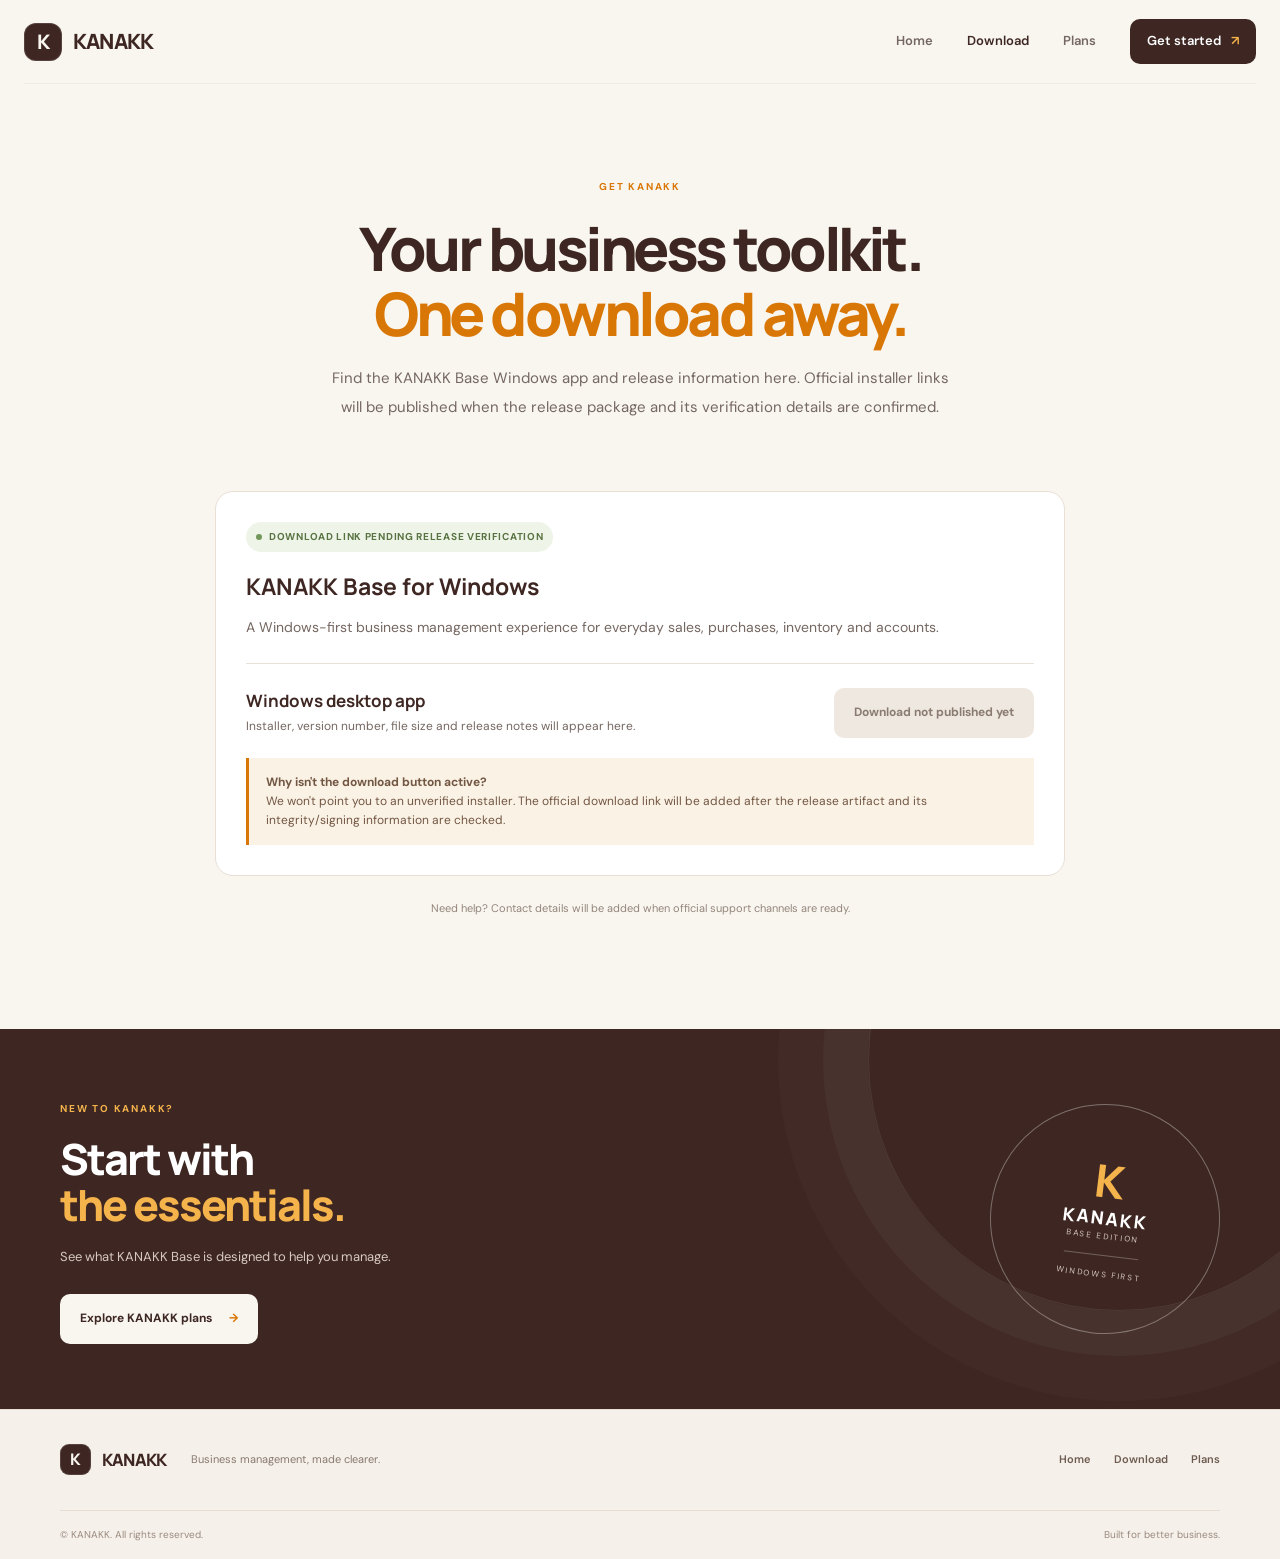
==== download.html @ 59d1e11a "Add KANAKK download page" ====
<!doctype html>
<html lang="en"><head><meta charset="utf-8"><meta name="viewport" content="width=device-width,initial-scale=1"><meta name="theme-color" content="#3E2723"><meta name="description" content="Find KANAKK downloads and Windows release information."><title>Download KANAKK — Windows</title><link rel="icon" href="assets/favicon.svg" type="image/svg+xml"><link rel="stylesheet" href="styles.css"><script src="script.js" defer></script></head>
<body><header class="site-header"><a class="brand" href="index.html"><span class="brand-mark">K</span><span>KANAKK</span></a><button class="menu-toggle" aria-label="Toggle navigation" aria-expanded="false">☰</button><nav class="main-nav" aria-label="Main navigation"><a href="index.html">Home</a><a class="active" href="download.html">Download</a><a href="plans.html">Plans</a><a class="nav-cta" href="download.html">Get started <span>↗</span></a></nav></header>
<main><section class="page-hero section-wrap"><span class="eyebrow">GET KANAKK</span><h1>Your business toolkit.<br><span style="color:var(--orange)">One download away.</span></h1><p>Find the KANAKK Base Windows app and release information here. Official installer links will be published when the release package and its verification details are confirmed.</p></section>
<section class="content-section section-wrap"><div class="info-panel"><span class="status-label">DOWNLOAD LINK PENDING RELEASE VERIFICATION</span><h2 style="margin-top:18px">KANAKK Base for Windows</h2><p>A Windows-first business management experience for everyday sales, purchases, inventory and accounts.</p><div class="download-card"><div><h3>Windows desktop app</h3><p>Installer, version number, file size and release notes will appear here.</p></div><span class="button button-disabled" aria-disabled="true">Download not published yet</span></div><div class="notice"><strong>Why isn't the download button active?</strong><br>We won't point you to an unverified installer. The official download link will be added after the release artifact and its integrity/signing information are checked.</div></div><p class="fine-print">Need help? Contact details will be added when official support channels are ready.</p></section>
<section class="base-band"><div class="section-wrap base-band-inner"><div><span class="eyebrow eyebrow-light">NEW TO KANAKK?</span><h2>Start with<br><span>the essentials.</span></h2><p>See what KANAKK Base is designed to help you manage.</p><a class="button button-light" href="plans.html">Explore KANAKK plans <span>→</span></a></div><div class="base-stamp"><span class="stamp-k">K</span><span>KANAKK</span><small>BASE EDITION</small><div class="stamp-line"></div><small>WINDOWS FIRST</small></div></div></section></main>
<footer class="site-footer"><div class="section-wrap footer-main"><a class="brand footer-brand" href="index.html"><span class="brand-mark">K</span><span>KANAKK</span></a><p>Business management, made clearer.</p><div class="footer-links"><a href="index.html">Home</a><a href="download.html">Download</a><a href="plans.html">Plans</a></div></div><div class="section-wrap footer-bottom"><span>© <span data-year></span> KANAKK. All rights reserved.</span><span>Built for better business.</span></div></footer></body></html>
---- styles.css ----
@import url('https://fonts.googleapis.com/css2?family=DM+Sans:wght@400;500;600;700&family=Manrope:wght@400;500;600;700;800&display=swap');
:root{--cream:#F9F6F0;--brown:#3E2723;--orange:#D97706;--ink:#2D211E;--muted:#756761;--line:#e8dfd5;--white:#fff;--soft:#f1e9df;--radius:20px;--shadow:0 24px 70px #3e272316}*{box-sizing:border-box}html{scroll-behavior:smooth}body{margin:0;background:var(--cream);color:var(--ink);font-family:'DM Sans',sans-serif;line-height:1.6;-webkit-font-smoothing:antialiased}a{color:inherit;text-decoration:none}.section-wrap{width:min(1160px,calc(100% - 48px));margin-inline:auto}.site-header{height:84px;display:flex;align-items:center;justify-content:space-between;width:min(1240px,calc(100% - 48px));margin:auto;border-bottom:1px solid #3e27230c}.brand{display:inline-flex;align-items:center;gap:11px;font-family:Manrope,sans-serif;font-size:21px;font-weight:800;letter-spacing:-.8px;color:var(--brown)}.brand-mark{width:38px;height:38px;display:grid;place-items:center;background:var(--brown);color:var(--cream);border-radius:12px;font-size:20px;box-shadow:inset 0 0 0 1px #ffffff20}.main-nav{display:flex;align-items:center;gap:34px;font-size:13px;font-weight:600;color:#756761}.main-nav>a:not(.nav-cta):hover,.main-nav>a.active{color:var(--brown)}.nav-cta{padding:12px 17px;border-radius:10px;background:var(--brown);color:white!important}.nav-cta span{color:#f5b34c;margin-left:7px}.menu-toggle{display:none;background:none;border:0;color:var(--brown);font-size:25px}.hero{min-height:620px;display:grid;grid-template-columns:1fr 1fr;align-items:center;gap:46px;padding-top:58px;padding-bottom:74px}.eyebrow{font-size:10px;font-weight:700;letter-spacing:1.8px;color:var(--orange);display:inline-flex;align-items:center;gap:9px}.eyebrow-dot{width:7px;height:7px;border-radius:50%;background:var(--orange);box-shadow:0 0 0 4px #d977061c}.hero h1,.section-heading h2,.base-band h2,.closing-cta h2,.page-hero h1{font-family:Manrope,sans-serif;font-size:clamp(42px,5vw,66px);line-height:1.09;letter-spacing:-3.5px;color:var(--brown);margin:24px 0 22px;font-weight:800}.hero h1 span,.section-heading h2 span{color:var(--orange)}.hero-text{font-size:16px;line-height:1.9;color:var(--muted);max-width:510px;margin:0 0 28px}.hero-actions{display:flex;align-items:center;gap:23px;flex-wrap:wrap}.button{min-height:50px;display:inline-flex;align-items:center;justify-content:center;gap:17px;padding:0 20px;border-radius:10px;font-size:12px;font-weight:700;transition:transform .2s,box-shadow .2s}.button:hover{transform:translateY(-2px);box-shadow:0 12px 24px #3e272322}.button-primary{background:var(--brown);color:white}.button-primary span{color:#f5b34c;font-size:17px}.text-link{font-size:12px;font-weight:700;color:var(--brown)}.text-link span{color:var(--orange);margin-left:5px}.hero-note{margin-top:25px;color:#82736c;font-size:11px;display:flex;align-items:center;gap:9px}.note-check{display:grid;place-items:center;border-radius:50%;width:18px;height:18px;background:#e5eadb;color:#587342;font-size:11px}.hero-visual{min-height:430px;position:relative;display:flex;align-items:center;justify-content:center}.visual-orbit{position:absolute;border:1px solid #d8c9b8;border-radius:50%;transform:rotate(-20deg)}.orbit-one{width:490px;height:320px}.orbit-two{width:420px;height:380px;transform:rotate(35deg);border-style:dashed;opacity:.7}.dashboard-main{width:min(420px,90%);z-index:1;background:#fff;border:1px solid #e8ded2;border-radius:17px;box-shadow:var(--shadow);padding:23px 23px 16px;transform:rotate(-2deg)}.dash-top{display:flex;justify-content:space-between;align-items:flex-start;gap:12px}.tiny-label,.stat-box>span,.stat-box small,.chart-label,.dash-footer small,.float-card small{font-size:9px;color:#958780;letter-spacing:.5px}.dash-top h3{font-family:Manrope,sans-serif;color:var(--brown);font-size:19px;letter-spacing:-.6px;margin:5px 0 0}.live-dot{font-size:9px;color:#598254;background:#eef5e9;padding:6px 8px;border-radius:20px;white-space:nowrap}.dash-stats{display:grid;grid-template-columns:1fr 1fr;gap:10px;margin:23px 0 17px}.stat-box{background:#faf7f2;border:1px solid #f0e8df;border-radius:10px;padding:13px}.stat-box>span,.stat-box small{display:block}.stat-box strong{display:block;font:700 21px Manrope,sans-serif;color:var(--brown);margin:6px 0 3px}.chart-area{border:1px solid #f0e8df;border-radius:10px;padding:13px 13px 8px}.chart-label{display:flex;justify-content:space-between;gap:8px}.chart-bars{height:105px;display:flex;align-items:end;gap:7px;padding:12px 3px 0;border-bottom:1px solid #eae1d8;background:repeating-linear-gradient(to bottom,transparent 0,transparent 25px,#f2ece5 26px)}.chart-bars i{display:block;flex:1;border-radius:4px 4px 0 0;background:#d9b99c}.chart-bars i:nth-child(3n),.chart-bars i:last-child{background:var(--orange)}.dash-footer{display:flex;align-items:center;gap:10px;margin-top:15px}.footer-icon{width:26px;height:26px;border-radius:8px;background:#f8ead7;color:var(--orange);display:grid;place-items:center;font-size:12px}.dash-footer b,.dash-footer small{display:block}.dash-footer b{font-size:10px;color:var(--brown)}.dash-footer small{font-size:9px;letter-spacing:0}.float-card{position:absolute;z-index:2;display:flex;align-items:center;gap:10px;background:white;border:1px solid #eee2d6;padding:12px 15px;border-radius:12px;box-shadow:0 12px 34px #3e272315}.float-card span:last-child>*{display:block}.float-card b{font-size:11px;color:var(--brown)}.float-stock{left:-6px;top:80px;transform:rotate(-4deg)}.float-books{right:-7px;bottom:55px;transform:rotate(3deg)}.float-icon{display:grid;place-items:center;width:34px;height:34px;background:#f0e7dc;border-radius:9px;color:var(--brown);font-size:18px}.float-icon.orange{background:#f9e8d0;color:var(--orange)}.visual-spark{position:absolute;color:var(--orange);font-size:26px}.spark-one{top:48px;right:48px}.spark-two{bottom:65px;left:30px;color:#a88e77}.trust-strip{border-block:1px solid var(--line);background:#f4efe7}.trust-inner{min-height:84px;display:flex;align-items:center;justify-content:space-between;gap:24px}.trust-inner>span{font-size:9px;letter-spacing:1.4px;color:#96877d;font-weight:700}.trust-inner>div{display:flex;gap:18px;align-items:center;flex-wrap:wrap;color:#6e5b51;font-size:12px}.trust-inner i{font-style:normal;color:var(--orange)}.feature-section{padding-top:105px;padding-bottom:112px}.section-heading{text-align:center;max-width:650px;margin:0 auto 48px}.section-heading h2{font-size:clamp(34px,4vw,48px);letter-spacing:-2.3px;margin:16px 0}.section-heading p,.closing-cta p{color:var(--muted);font-size:14px}.feature-grid{display:grid;grid-template-columns:repeat(4,1fr);gap:14px}.feature-card{background:#fff;border:1px solid #eee4da;border-radius:15px;padding:24px 20px 23px;min-height:270px;transition:transform .2s,box-shadow .2s}.feature-card:hover{transform:translateY(-5px);box-shadow:0 18px 40px #3e272310}.feature-icon{width:43px;height:43px;border-radius:12px;background:#f8ead7;color:var(--orange);display:grid;place-items:center;font-size:22px;margin-bottom:25px}.icon-box{background:#ece8df;color:var(--brown)}.icon-wallet{background:#e8eddf;color:#5e7448}.icon-chart{background:#f4e3dc;color:#a65b3b}.card-number{font-size:9px;font-weight:700;letter-spacing:1px;color:#a09187}.feature-card h3{font:700 17px Manrope,sans-serif;letter-spacing:-.5px;color:var(--brown);margin:10px 0}.feature-card p{font-size:12px;line-height:1.8;color:var(--muted);min-height:67px}.feature-card>a{font-size:11px;font-weight:700;color:var(--brown)}.feature-card>a span{color:var(--orange);margin-left:5px}.base-band{background:var(--brown);color:#fff;overflow:hidden;position:relative}.base-band:after{content:'';position:absolute;width:500px;height:500px;border:1px solid #ffffff16;border-radius:50%;right:-90px;top:-220px;box-shadow:0 0 0 45px #ffffff08,0 0 0 90px #ffffff05}.base-band-inner{min-height:380px;display:flex;align-items:center;justify-content:space-between;gap:50px;padding-block:65px;position:relative;z-index:1}.eyebrow-light{color:#f5b34c}.base-band h2{font-size:43px;letter-spacing:-2px;color:white;margin:16px 0}.base-band h2 span{color:#f5b34c}.base-band p{color:#d7c9bf;font-size:13px;max-width:440px;line-height:1.9;margin:0 0 24px}.button-light{background:var(--cream);color:var(--brown)}.button-light span{color:var(--orange)}.base-stamp{width:230px;height:230px;border:1px solid #ffffff55;border-radius:50%;display:flex;flex-direction:column;align-items:center;justify-content:center;flex-shrink:0;color:#fff;transform:rotate(7deg)}.stamp-k{font:800 45px Manrope,sans-serif;color:#f5b34c;line-height:1.1}.base-stamp>span:nth-child(2){font:800 18px Manrope,sans-serif;letter-spacing:2px}.base-stamp small{font-size:8px;letter-spacing:1.7px;color:#d7c9bf}.stamp-line{height:1px;width:75px;background:#ffffff44;margin:12px}.closing-cta{padding-block:75px;display:flex;align-items:center;justify-content:space-between;gap:30px}.closing-cta h2{font-size:34px;letter-spacing:-1.5px;margin:11px 0}.closing-cta p{margin:0}.site-footer{border-top:1px solid var(--line);background:#f5f0e9}.footer-main{display:flex;align-items:center;gap:25px;padding-block:30px}.footer-brand{font-size:17px}.footer-brand .brand-mark{width:31px;height:31px;font-size:16px;border-radius:9px}.footer-main>p{color:#887970;font-size:11px;flex:1}.footer-links{display:flex;gap:23px;font-size:11px;font-weight:600;color:#6e5b51}.footer-links a:hover{color:var(--orange)}.footer-bottom{border-top:1px solid #e6dcd1;display:flex;justify-content:space-between;padding-block:16px;color:#9a8b81;font-size:10px}.page-hero{padding:88px 0 70px;text-align:center;max-width:790px;margin:auto}.page-hero h1{font-size:clamp(42px,5vw,60px);margin:18px 0}.page-hero p{max-width:620px;margin:0 auto;color:var(--muted);font-size:15px;line-height:1.9}.content-section{padding:0 0 100px}.info-panel{border:1px solid var(--line);background:#fff;border-radius:18px;padding:30px;max-width:850px;margin:0 auto}.info-panel h2{font:700 23px Manrope,sans-serif;color:var(--brown);margin:0 0 10px}.info-panel p{color:var(--muted);font-size:14px}.status-label{display:inline-flex;align-items:center;gap:7px;font-size:10px;font-weight:700;letter-spacing:.7px;color:#587342;background:#eef4e8;padding:7px 10px;border-radius:20px}.status-label:before{content:'';width:6px;height:6px;background:#73965b;border-radius:50%}.download-card{display:flex;justify-content:space-between;align-items:center;gap:25px;border-top:1px solid var(--line);padding-top:24px;margin-top:24px}.download-card h3{font:700 17px Manrope,sans-serif;color:var(--brown);margin:0 0 5px}.download-card p{margin:0;font-size:12px}.button-disabled{background:#eee8e0;color:#8b7c72;cursor:not-allowed}.notice{background:#fbf2e6;border-left:3px solid var(--orange);padding:15px 17px;margin-top:20px;font-size:12px;color:#725743}.plans-grid{display:grid;grid-template-columns:repeat(3,1fr);gap:16px;max-width:1040px;margin:0 auto}.plan-card{border:1px solid var(--line);border-radius:18px;background:#fff;padding:27px;position:relative}.plan-card.featured{background:var(--brown);border-color:var(--brown);color:#fff;box-shadow:0 20px 50px #3e27231c}.plan-tag{font-size:9px;letter-spacing:1.4px;color:var(--orange);font-weight:700}.featured .plan-tag{color:#f5b34c}.plan-card h2{font:800 26px Manrope,sans-serif;letter-spacing:-1px;margin:10px 0}.plan-card p{font-size:12px;line-height:1.8;color:var(--muted);min-height:66px}.featured p{color:#d7c9bf}.plan-card ul{list-style:none;padding:0;margin:24px 0 26px;display:grid;gap:12px;font-size:12px}.plan-card li:before{content:'✓';color:var(--orange);font-weight:700;margin-right:9px}.featured li:before{color:#f5b34c}.plan-card .button{width:100%;font-size:11px}.plan-card .button-primary{background:var(--brown)}.featured .button-primary{background:var(--cream);color:var(--brown)}.future-note{text-align:center;color:#8b7c72;font-size:11px;margin:24px auto 0;max-width:600px}.fine-print{font-size:11px;color:#94857b;text-align:center;margin-top:24px}
@media(max-width:950px){.hero{gap:20px;grid-template-columns:1fr 1fr}.hero h1{font-size:53px}.hero-visual{transform:scale(.9)}.feature-grid{grid-template-columns:repeat(2,1fr)}.trust-inner{align-items:flex-start;flex-direction:column;justify-content:center;padding-block:20px;gap:10px}.plans-grid{grid-template-columns:1fr;max-width:540px}.plan-card p{min-height:0}}
@media(max-width:700px){.section-wrap,.site-header{width:calc(100% - 36px)}.site-header{height:72px}.menu-toggle{display:block}.main-nav{display:none;position:absolute;z-index:10;top:64px;left:18px;right:18px;padding:18px;background:#fff;border:1px solid var(--line);border-radius:14px;box-shadow:var(--shadow);flex-direction:column;align-items:stretch;gap:0}.main-nav.open{display:flex}.main-nav>a{padding:13px 10px}.main-nav .nav-cta{text-align:center;margin-top:8px}.hero{grid-template-columns:1fr;padding-top:60px;padding-bottom:55px;gap:5px}.hero h1{font-size:clamp(43px,12vw,58px);letter-spacing:-2.6px}.hero-text{font-size:14px}.hero-visual{min-height:390px;transform:none;margin-top:10px}.dashboard-main{width:min(400px,91%);padding:17px}.orbit-one{width:100%;height:290px}.orbit-two{width:88%;height:340px}.float-stock{left:-3px;top:42px}.float-books{right:-3px;bottom:25px}.float-card{padding:9px 10px}.float-icon{width:28px;height:28px}.trust-inner>div{gap:10px;font-size:10px}.feature-section{padding-block:70px}.section-heading{margin-bottom:30px}.section-heading h2{font-size:36px;letter-spacing:-1.7px}.feature-grid{gap:10px}.feature-card{padding:17px 14px;min-height:280px}.feature-card h3{font-size:15px}.feature-card p{font-size:11px}.base-band-inner{flex-direction:column;align-items:flex-start;gap:30px;padding-block:50px}.base-band h2{font-size:37px}.base-stamp{width:175px;height:175px;align-self:center}.closing-cta{padding-block:55px;align-items:flex-start;flex-direction:column}.closing-cta h2{font-size:30px}.footer-main{flex-wrap:wrap;gap:13px}.footer-main>p{flex-basis:calc(100% - 160px);text-align:right}.footer-links{width:100%;padding-top:10px;border-top:1px solid #e6dcd1}.footer-bottom{gap:10px;flex-wrap:wrap}.page-hero{padding:65px 0 50px}.page-hero h1{font-size:43px;letter-spacing:-2px}.page-hero p{font-size:13px}.content-section{padding-bottom:70px}.info-panel{padding:22px}.download-card{align-items:flex-start;flex-direction:column}.download-card .button{width:100%}}
@media(max-width:390px){.hero-actions{align-items:flex-start;flex-direction:column;gap:15px}.feature-grid{grid-template-columns:1fr}.feature-card{min-height:0}.feature-card p{min-height:0}.hero-visual{min-height:340px}.float-card b{font-size:9px}.float-card small{font-size:8px}}
@media(prefers-reduced-motion:reduce){html{scroll-behavior:auto}*,*:before,*:after{transition:none!important;animation:none!important}}
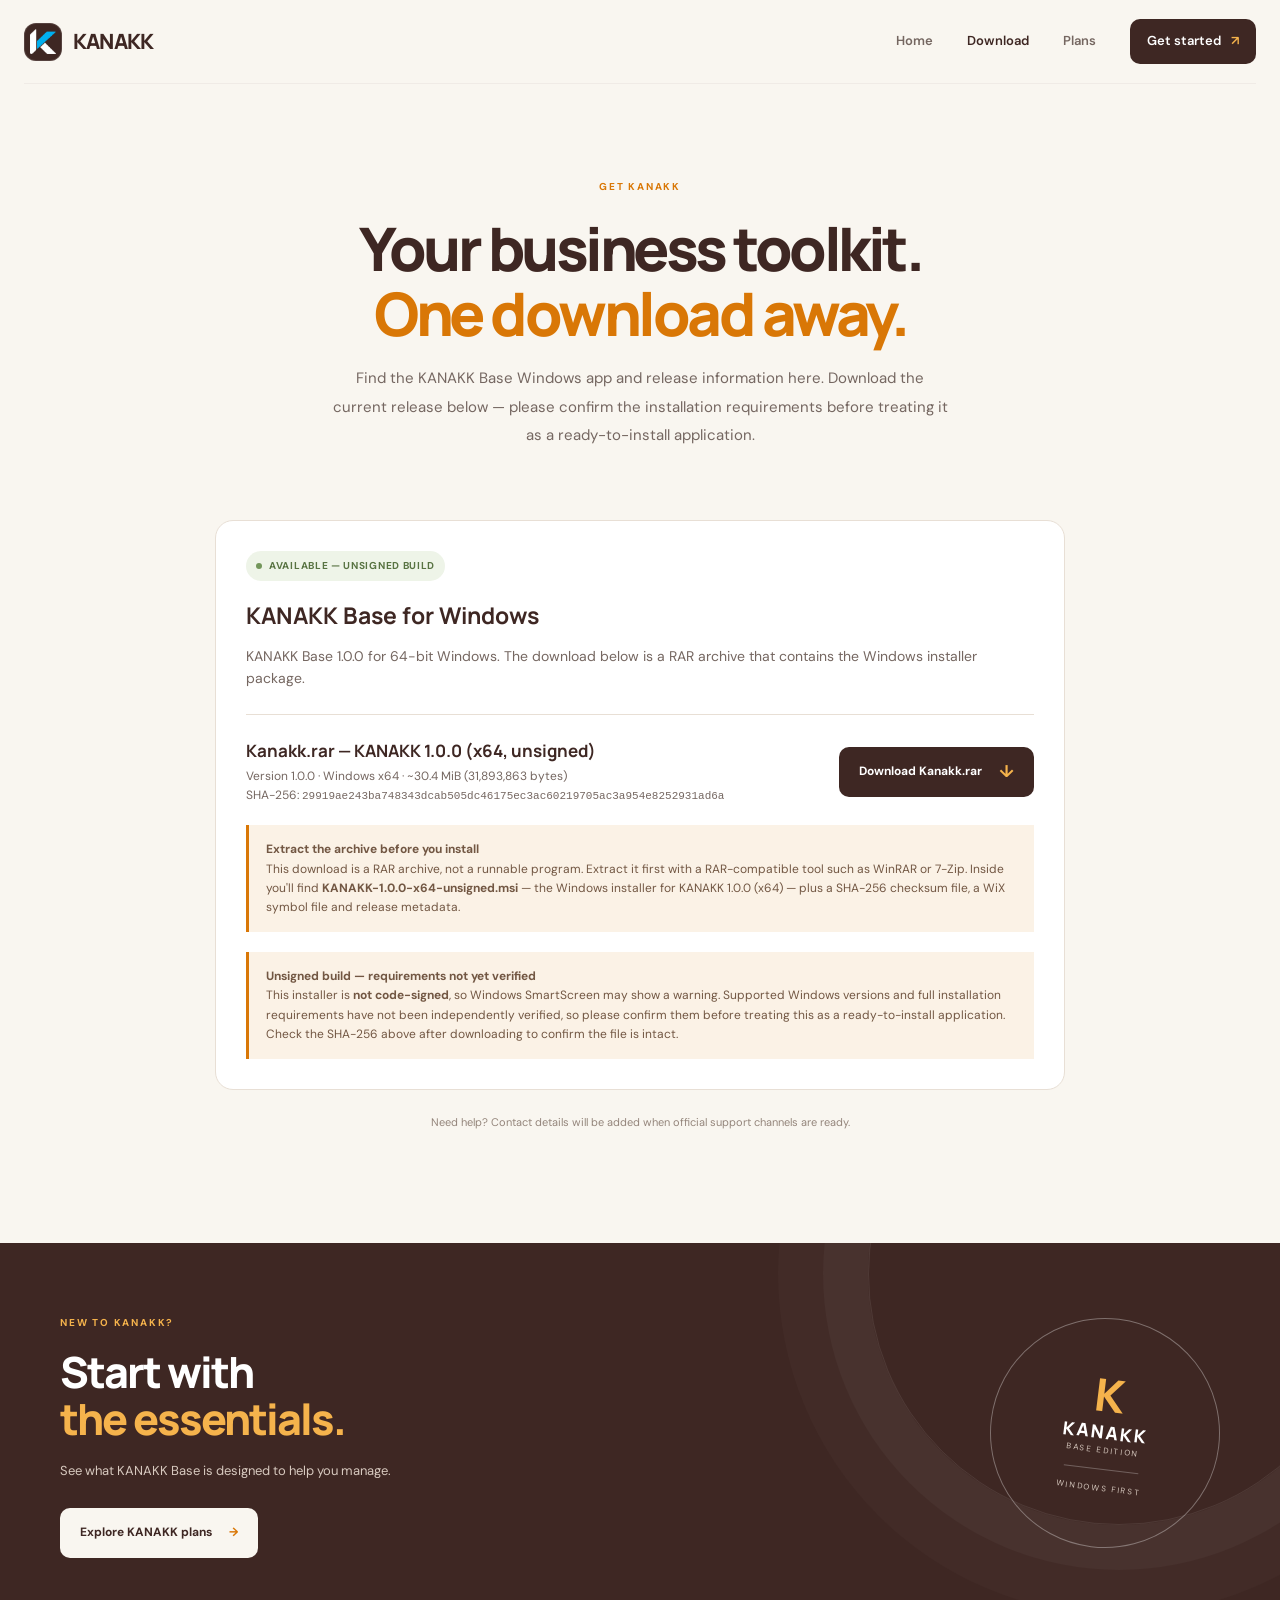
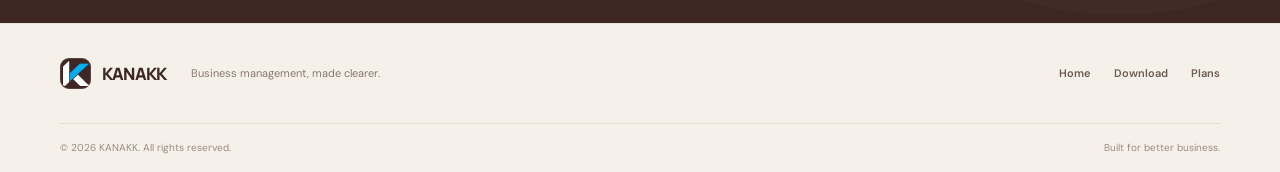
==== commit 61b1c5fa: "Replace old favicon logo with new KANAKK logo" ====
--- a/download.html
+++ b/download.html
@@ -1,7 +1,7 @@
 <!doctype html>
-<html lang="en"><head><meta charset="utf-8"><meta name="viewport" content="width=device-width,initial-scale=1"><meta name="theme-color" content="#3E2723"><meta name="description" content="Find KANAKK downloads and Windows release information."><title>Download KANAKK — Windows</title><link rel="icon" href="assets/favicon.svg" type="image/svg+xml"><link rel="stylesheet" href="styles.css"><script src="script.js" defer></script></head>
-<body><header class="site-header"><a class="brand" href="index.html"><span class="brand-mark">K</span><span>KANAKK</span></a><button class="menu-toggle" aria-label="Toggle navigation" aria-expanded="false">☰</button><nav class="main-nav" aria-label="Main navigation"><a href="index.html">Home</a><a class="active" href="download.html">Download</a><a href="plans.html">Plans</a><a class="nav-cta" href="download.html">Get started <span>↗</span></a></nav></header>
-<main><section class="page-hero section-wrap"><span class="eyebrow">GET KANAKK</span><h1>Your business toolkit.<br><span style="color:var(--orange)">One download away.</span></h1><p>Find the KANAKK Base Windows app and release information here. Official installer links will be published when the release package and its verification details are confirmed.</p></section>
-<section class="content-section section-wrap"><div class="info-panel"><span class="status-label">DOWNLOAD LINK PENDING RELEASE VERIFICATION</span><h2 style="margin-top:18px">KANAKK Base for Windows</h2><p>A Windows-first business management experience for everyday sales, purchases, inventory and accounts.</p><div class="download-card"><div><h3>Windows desktop app</h3><p>Installer, version number, file size and release notes will appear here.</p></div><span class="button button-disabled" aria-disabled="true">Download not published yet</span></div><div class="notice"><strong>Why isn't the download button active?</strong><br>We won't point you to an unverified installer. The official download link will be added after the release artifact and its integrity/signing information are checked.</div></div><p class="fine-print">Need help? Contact details will be added when official support channels are ready.</p></section>
+<html lang="en"><head><meta charset="utf-8"><meta name="viewport" content="width=device-width,initial-scale=1"><meta name="theme-color" content="#3E2723"><meta name="description" content="Find KANAKK downloads and Windows release information."><title>Download KANAKK — Windows</title><link rel="icon" href="assets/kanakk_logo.png" type="image/png"><link rel="stylesheet" href="styles.css"><script src="script.js" defer></script></head>
+<body><header class="site-header"><a class="brand" href="index.html"><span class="brand-mark"><img src="assets/kanakk_emblem.png" alt="" width="26" height="26"></span><span>KANAKK</span></a><button class="menu-toggle" aria-label="Toggle navigation" aria-expanded="false">☰</button><nav class="main-nav" aria-label="Main navigation"><a href="index.html">Home</a><a class="active" href="download.html">Download</a><a href="plans.html">Plans</a><a class="nav-cta" href="download.html">Get started <span>↗</span></a></nav></header>
+<main><section class="page-hero section-wrap"><span class="eyebrow">GET KANAKK</span><h1>Your business toolkit.<br><span style="color:var(--orange)">One download away.</span></h1><p>Find the KANAKK Base Windows app and release information here. Download the current release below — please confirm the installation requirements before treating it as a ready-to-install application.</p></section>
+<section class="content-section section-wrap"><div class="info-panel"><span class="status-label">AVAILABLE — UNSIGNED BUILD</span><h2 style="margin-top:18px">KANAKK Base for Windows</h2><p>KANAKK Base 1.0.0 for 64-bit Windows. The download below is a RAR archive that contains the Windows installer package.</p><div class="download-card"><div><h3>Kanakk.rar — KANAKK 1.0.0 (x64, unsigned)</h3><p>Version 1.0.0 · Windows x64 · ~30.4 MiB (31,893,863 bytes)</p><p>SHA-256: <span style="font-family:ui-monospace,Consolas,monospace;font-size:11px;word-break:break-all;color:var(--muted)">29919ae243ba748343dcab505dc46175ec3ac60219705ac3a954e8252931ad6a</span></p></div><a class="button button-primary" href="https://github.com/sayidpgdi-sketch/kanakk-website/releases/download/v1.0.0/Kanakk.rar">Download Kanakk.rar <span>↓</span></a></div><div class="notice"><strong>Extract the archive before you install</strong><br>This download is a RAR archive, not a runnable program. Extract it first with a RAR-compatible tool such as WinRAR or 7-Zip. Inside you'll find <strong>KANAKK-1.0.0-x64-unsigned.msi</strong> — the Windows installer for KANAKK 1.0.0 (x64) — plus a SHA-256 checksum file, a WiX symbol file and release metadata.</div><div class="notice"><strong>Unsigned build — requirements not yet verified</strong><br>This installer is <strong>not code-signed</strong>, so Windows SmartScreen may show a warning. Supported Windows versions and full installation requirements have not been independently verified, so please confirm them before treating this as a ready-to-install application. Check the SHA-256 above after downloading to confirm the file is intact.</div></div><p class="fine-print">Need help? Contact details will be added when official support channels are ready.</p></section>
 <section class="base-band"><div class="section-wrap base-band-inner"><div><span class="eyebrow eyebrow-light">NEW TO KANAKK?</span><h2>Start with<br><span>the essentials.</span></h2><p>See what KANAKK Base is designed to help you manage.</p><a class="button button-light" href="plans.html">Explore KANAKK plans <span>→</span></a></div><div class="base-stamp"><span class="stamp-k">K</span><span>KANAKK</span><small>BASE EDITION</small><div class="stamp-line"></div><small>WINDOWS FIRST</small></div></div></section></main>
-<footer class="site-footer"><div class="section-wrap footer-main"><a class="brand footer-brand" href="index.html"><span class="brand-mark">K</span><span>KANAKK</span></a><p>Business management, made clearer.</p><div class="footer-links"><a href="index.html">Home</a><a href="download.html">Download</a><a href="plans.html">Plans</a></div></div><div class="section-wrap footer-bottom"><span>© <span data-year></span> KANAKK. All rights reserved.</span><span>Built for better business.</span></div></footer></body></html>+<footer class="site-footer"><div class="section-wrap footer-main"><a class="brand footer-brand" href="index.html"><span class="brand-mark"><img src="assets/kanakk_emblem.png" alt="" width="26" height="26"></span><span>KANAKK</span></a><p>Business management, made clearer.</p><div class="footer-links"><a href="index.html">Home</a><a href="download.html">Download</a><a href="plans.html">Plans</a></div></div><div class="section-wrap footer-bottom"><span>© <span data-year></span> KANAKK. All rights reserved.</span><span>Built for better business.</span></div></footer></body></html>
--- a/styles.css
+++ b/styles.css
@@ -1,5 +1,5 @@
 @import url('https://fonts.googleapis.com/css2?family=DM+Sans:wght@400;500;600;700&family=Manrope:wght@400;500;600;700;800&display=swap');
-:root{--cream:#F9F6F0;--brown:#3E2723;--orange:#D97706;--ink:#2D211E;--muted:#756761;--line:#e8dfd5;--white:#fff;--soft:#f1e9df;--radius:20px;--shadow:0 24px 70px #3e272316}*{box-sizing:border-box}html{scroll-behavior:smooth}body{margin:0;background:var(--cream);color:var(--ink);font-family:'DM Sans',sans-serif;line-height:1.6;-webkit-font-smoothing:antialiased}a{color:inherit;text-decoration:none}.section-wrap{width:min(1160px,calc(100% - 48px));margin-inline:auto}.site-header{height:84px;display:flex;align-items:center;justify-content:space-between;width:min(1240px,calc(100% - 48px));margin:auto;border-bottom:1px solid #3e27230c}.brand{display:inline-flex;align-items:center;gap:11px;font-family:Manrope,sans-serif;font-size:21px;font-weight:800;letter-spacing:-.8px;color:var(--brown)}.brand-mark{width:38px;height:38px;display:grid;place-items:center;background:var(--brown);color:var(--cream);border-radius:12px;font-size:20px;box-shadow:inset 0 0 0 1px #ffffff20}.main-nav{display:flex;align-items:center;gap:34px;font-size:13px;font-weight:600;color:#756761}.main-nav>a:not(.nav-cta):hover,.main-nav>a.active{color:var(--brown)}.nav-cta{padding:12px 17px;border-radius:10px;background:var(--brown);color:white!important}.nav-cta span{color:#f5b34c;margin-left:7px}.menu-toggle{display:none;background:none;border:0;color:var(--brown);font-size:25px}.hero{min-height:620px;display:grid;grid-template-columns:1fr 1fr;align-items:center;gap:46px;padding-top:58px;padding-bottom:74px}.eyebrow{font-size:10px;font-weight:700;letter-spacing:1.8px;color:var(--orange);display:inline-flex;align-items:center;gap:9px}.eyebrow-dot{width:7px;height:7px;border-radius:50%;background:var(--orange);box-shadow:0 0 0 4px #d977061c}.hero h1,.section-heading h2,.base-band h2,.closing-cta h2,.page-hero h1{font-family:Manrope,sans-serif;font-size:clamp(42px,5vw,66px);line-height:1.09;letter-spacing:-3.5px;color:var(--brown);margin:24px 0 22px;font-weight:800}.hero h1 span,.section-heading h2 span{color:var(--orange)}.hero-text{font-size:16px;line-height:1.9;color:var(--muted);max-width:510px;margin:0 0 28px}.hero-actions{display:flex;align-items:center;gap:23px;flex-wrap:wrap}.button{min-height:50px;display:inline-flex;align-items:center;justify-content:center;gap:17px;padding:0 20px;border-radius:10px;font-size:12px;font-weight:700;transition:transform .2s,box-shadow .2s}.button:hover{transform:translateY(-2px);box-shadow:0 12px 24px #3e272322}.button-primary{background:var(--brown);color:white}.button-primary span{color:#f5b34c;font-size:17px}.text-link{font-size:12px;font-weight:700;color:var(--brown)}.text-link span{color:var(--orange);margin-left:5px}.hero-note{margin-top:25px;color:#82736c;font-size:11px;display:flex;align-items:center;gap:9px}.note-check{display:grid;place-items:center;border-radius:50%;width:18px;height:18px;background:#e5eadb;color:#587342;font-size:11px}.hero-visual{min-height:430px;position:relative;display:flex;align-items:center;justify-content:center}.visual-orbit{position:absolute;border:1px solid #d8c9b8;border-radius:50%;transform:rotate(-20deg)}.orbit-one{width:490px;height:320px}.orbit-two{width:420px;height:380px;transform:rotate(35deg);border-style:dashed;opacity:.7}.dashboard-main{width:min(420px,90%);z-index:1;background:#fff;border:1px solid #e8ded2;border-radius:17px;box-shadow:var(--shadow);padding:23px 23px 16px;transform:rotate(-2deg)}.dash-top{display:flex;justify-content:space-between;align-items:flex-start;gap:12px}.tiny-label,.stat-box>span,.stat-box small,.chart-label,.dash-footer small,.float-card small{font-size:9px;color:#958780;letter-spacing:.5px}.dash-top h3{font-family:Manrope,sans-serif;color:var(--brown);font-size:19px;letter-spacing:-.6px;margin:5px 0 0}.live-dot{font-size:9px;color:#598254;background:#eef5e9;padding:6px 8px;border-radius:20px;white-space:nowrap}.dash-stats{display:grid;grid-template-columns:1fr 1fr;gap:10px;margin:23px 0 17px}.stat-box{background:#faf7f2;border:1px solid #f0e8df;border-radius:10px;padding:13px}.stat-box>span,.stat-box small{display:block}.stat-box strong{display:block;font:700 21px Manrope,sans-serif;color:var(--brown);margin:6px 0 3px}.chart-area{border:1px solid #f0e8df;border-radius:10px;padding:13px 13px 8px}.chart-label{display:flex;justify-content:space-between;gap:8px}.chart-bars{height:105px;display:flex;align-items:end;gap:7px;padding:12px 3px 0;border-bottom:1px solid #eae1d8;background:repeating-linear-gradient(to bottom,transparent 0,transparent 25px,#f2ece5 26px)}.chart-bars i{display:block;flex:1;border-radius:4px 4px 0 0;background:#d9b99c}.chart-bars i:nth-child(3n),.chart-bars i:last-child{background:var(--orange)}.dash-footer{display:flex;align-items:center;gap:10px;margin-top:15px}.footer-icon{width:26px;height:26px;border-radius:8px;background:#f8ead7;color:var(--orange);display:grid;place-items:center;font-size:12px}.dash-footer b,.dash-footer small{display:block}.dash-footer b{font-size:10px;color:var(--brown)}.dash-footer small{font-size:9px;letter-spacing:0}.float-card{position:absolute;z-index:2;display:flex;align-items:center;gap:10px;background:white;border:1px solid #eee2d6;padding:12px 15px;border-radius:12px;box-shadow:0 12px 34px #3e272315}.float-card span:last-child>*{display:block}.float-card b{font-size:11px;color:var(--brown)}.float-stock{left:-6px;top:80px;transform:rotate(-4deg)}.float-books{right:-7px;bottom:55px;transform:rotate(3deg)}.float-icon{display:grid;place-items:center;width:34px;height:34px;background:#f0e7dc;border-radius:9px;color:var(--brown);font-size:18px}.float-icon.orange{background:#f9e8d0;color:var(--orange)}.visual-spark{position:absolute;color:var(--orange);font-size:26px}.spark-one{top:48px;right:48px}.spark-two{bottom:65px;left:30px;color:#a88e77}.trust-strip{border-block:1px solid var(--line);background:#f4efe7}.trust-inner{min-height:84px;display:flex;align-items:center;justify-content:space-between;gap:24px}.trust-inner>span{font-size:9px;letter-spacing:1.4px;color:#96877d;font-weight:700}.trust-inner>div{display:flex;gap:18px;align-items:center;flex-wrap:wrap;color:#6e5b51;font-size:12px}.trust-inner i{font-style:normal;color:var(--orange)}.feature-section{padding-top:105px;padding-bottom:112px}.section-heading{text-align:center;max-width:650px;margin:0 auto 48px}.section-heading h2{font-size:clamp(34px,4vw,48px);letter-spacing:-2.3px;margin:16px 0}.section-heading p,.closing-cta p{color:var(--muted);font-size:14px}.feature-grid{display:grid;grid-template-columns:repeat(4,1fr);gap:14px}.feature-card{background:#fff;border:1px solid #eee4da;border-radius:15px;padding:24px 20px 23px;min-height:270px;transition:transform .2s,box-shadow .2s}.feature-card:hover{transform:translateY(-5px);box-shadow:0 18px 40px #3e272310}.feature-icon{width:43px;height:43px;border-radius:12px;background:#f8ead7;color:var(--orange);display:grid;place-items:center;font-size:22px;margin-bottom:25px}.icon-box{background:#ece8df;color:var(--brown)}.icon-wallet{background:#e8eddf;color:#5e7448}.icon-chart{background:#f4e3dc;color:#a65b3b}.card-number{font-size:9px;font-weight:700;letter-spacing:1px;color:#a09187}.feature-card h3{font:700 17px Manrope,sans-serif;letter-spacing:-.5px;color:var(--brown);margin:10px 0}.feature-card p{font-size:12px;line-height:1.8;color:var(--muted);min-height:67px}.feature-card>a{font-size:11px;font-weight:700;color:var(--brown)}.feature-card>a span{color:var(--orange);margin-left:5px}.base-band{background:var(--brown);color:#fff;overflow:hidden;position:relative}.base-band:after{content:'';position:absolute;width:500px;height:500px;border:1px solid #ffffff16;border-radius:50%;right:-90px;top:-220px;box-shadow:0 0 0 45px #ffffff08,0 0 0 90px #ffffff05}.base-band-inner{min-height:380px;display:flex;align-items:center;justify-content:space-between;gap:50px;padding-block:65px;position:relative;z-index:1}.eyebrow-light{color:#f5b34c}.base-band h2{font-size:43px;letter-spacing:-2px;color:white;margin:16px 0}.base-band h2 span{color:#f5b34c}.base-band p{color:#d7c9bf;font-size:13px;max-width:440px;line-height:1.9;margin:0 0 24px}.button-light{background:var(--cream);color:var(--brown)}.button-light span{color:var(--orange)}.base-stamp{width:230px;height:230px;border:1px solid #ffffff55;border-radius:50%;display:flex;flex-direction:column;align-items:center;justify-content:center;flex-shrink:0;color:#fff;transform:rotate(7deg)}.stamp-k{font:800 45px Manrope,sans-serif;color:#f5b34c;line-height:1.1}.base-stamp>span:nth-child(2){font:800 18px Manrope,sans-serif;letter-spacing:2px}.base-stamp small{font-size:8px;letter-spacing:1.7px;color:#d7c9bf}.stamp-line{height:1px;width:75px;background:#ffffff44;margin:12px}.closing-cta{padding-block:75px;display:flex;align-items:center;justify-content:space-between;gap:30px}.closing-cta h2{font-size:34px;letter-spacing:-1.5px;margin:11px 0}.closing-cta p{margin:0}.site-footer{border-top:1px solid var(--line);background:#f5f0e9}.footer-main{display:flex;align-items:center;gap:25px;padding-block:30px}.footer-brand{font-size:17px}.footer-brand .brand-mark{width:31px;height:31px;font-size:16px;border-radius:9px}.footer-main>p{color:#887970;font-size:11px;flex:1}.footer-links{display:flex;gap:23px;font-size:11px;font-weight:600;color:#6e5b51}.footer-links a:hover{color:var(--orange)}.footer-bottom{border-top:1px solid #e6dcd1;display:flex;justify-content:space-between;padding-block:16px;color:#9a8b81;font-size:10px}.page-hero{padding:88px 0 70px;text-align:center;max-width:790px;margin:auto}.page-hero h1{font-size:clamp(42px,5vw,60px);margin:18px 0}.page-hero p{max-width:620px;margin:0 auto;color:var(--muted);font-size:15px;line-height:1.9}.content-section{padding:0 0 100px}.info-panel{border:1px solid var(--line);background:#fff;border-radius:18px;padding:30px;max-width:850px;margin:0 auto}.info-panel h2{font:700 23px Manrope,sans-serif;color:var(--brown);margin:0 0 10px}.info-panel p{color:var(--muted);font-size:14px}.status-label{display:inline-flex;align-items:center;gap:7px;font-size:10px;font-weight:700;letter-spacing:.7px;color:#587342;background:#eef4e8;padding:7px 10px;border-radius:20px}.status-label:before{content:'';width:6px;height:6px;background:#73965b;border-radius:50%}.download-card{display:flex;justify-content:space-between;align-items:center;gap:25px;border-top:1px solid var(--line);padding-top:24px;margin-top:24px}.download-card h3{font:700 17px Manrope,sans-serif;color:var(--brown);margin:0 0 5px}.download-card p{margin:0;font-size:12px}.button-disabled{background:#eee8e0;color:#8b7c72;cursor:not-allowed}.notice{background:#fbf2e6;border-left:3px solid var(--orange);padding:15px 17px;margin-top:20px;font-size:12px;color:#725743}.plans-grid{display:grid;grid-template-columns:repeat(3,1fr);gap:16px;max-width:1040px;margin:0 auto}.plan-card{border:1px solid var(--line);border-radius:18px;background:#fff;padding:27px;position:relative}.plan-card.featured{background:var(--brown);border-color:var(--brown);color:#fff;box-shadow:0 20px 50px #3e27231c}.plan-tag{font-size:9px;letter-spacing:1.4px;color:var(--orange);font-weight:700}.featured .plan-tag{color:#f5b34c}.plan-card h2{font:800 26px Manrope,sans-serif;letter-spacing:-1px;margin:10px 0}.plan-card p{font-size:12px;line-height:1.8;color:var(--muted);min-height:66px}.featured p{color:#d7c9bf}.plan-card ul{list-style:none;padding:0;margin:24px 0 26px;display:grid;gap:12px;font-size:12px}.plan-card li:before{content:'✓';color:var(--orange);font-weight:700;margin-right:9px}.featured li:before{color:#f5b34c}.plan-card .button{width:100%;font-size:11px}.plan-card .button-primary{background:var(--brown)}.featured .button-primary{background:var(--cream);color:var(--brown)}.future-note{text-align:center;color:#8b7c72;font-size:11px;margin:24px auto 0;max-width:600px}.fine-print{font-size:11px;color:#94857b;text-align:center;margin-top:24px}
+:root{--cream:#F9F6F0;--brown:#3E2723;--orange:#D97706;--ink:#2D211E;--muted:#756761;--line:#e8dfd5;--white:#fff;--soft:#f1e9df;--radius:20px;--shadow:0 24px 70px #3e272316}*{box-sizing:border-box}html{scroll-behavior:smooth}body{margin:0;background:var(--cream);color:var(--ink);font-family:'DM Sans',sans-serif;line-height:1.6;-webkit-font-smoothing:antialiased}a{color:inherit;text-decoration:none}.section-wrap{width:min(1160px,calc(100% - 48px));margin-inline:auto}.site-header{height:84px;display:flex;align-items:center;justify-content:space-between;width:min(1240px,calc(100% - 48px));margin:auto;border-bottom:1px solid #3e27230c}.brand{display:inline-flex;align-items:center;gap:11px;font-family:Manrope,sans-serif;font-size:21px;font-weight:800;letter-spacing:-.8px;color:var(--brown)}.brand-mark{width:38px;height:38px;display:grid;place-items:center;background:var(--brown);color:var(--cream);border-radius:12px;font-size:20px;box-shadow:inset 0 0 0 1px #ffffff20}.brand-mark img{width:26px;height:26px;display:block;object-fit:contain}.main-nav{display:flex;align-items:center;gap:34px;font-size:13px;font-weight:600;color:#756761}.main-nav>a:not(.nav-cta):hover,.main-nav>a.active{color:var(--brown)}.nav-cta{padding:12px 17px;border-radius:10px;background:var(--brown);color:white!important}.nav-cta span{color:#f5b34c;margin-left:7px}.menu-toggle{display:none;background:none;border:0;color:var(--brown);font-size:25px}.hero{min-height:620px;display:grid;grid-template-columns:1fr 1fr;align-items:center;gap:46px;padding-top:58px;padding-bottom:74px}.eyebrow{font-size:10px;font-weight:700;letter-spacing:1.8px;color:var(--orange);display:inline-flex;align-items:center;gap:9px}.eyebrow-dot{width:7px;height:7px;border-radius:50%;background:var(--orange);box-shadow:0 0 0 4px #d977061c}.hero h1,.section-heading h2,.base-band h2,.closing-cta h2,.page-hero h1{font-family:Manrope,sans-serif;font-size:clamp(42px,5vw,66px);line-height:1.09;letter-spacing:-3.5px;color:var(--brown);margin:24px 0 22px;font-weight:800}.hero h1 span,.section-heading h2 span{color:var(--orange)}.hero-text{font-size:16px;line-height:1.9;color:var(--muted);max-width:510px;margin:0 0 28px}.hero-actions{display:flex;align-items:center;gap:23px;flex-wrap:wrap}.button{min-height:50px;display:inline-flex;align-items:center;justify-content:center;gap:17px;padding:0 20px;border-radius:10px;font-size:12px;font-weight:700;transition:transform .2s,box-shadow .2s}.button:hover{transform:translateY(-2px);box-shadow:0 12px 24px #3e272322}.button-primary{background:var(--brown);color:white}.button-primary span{color:#f5b34c;font-size:17px}.text-link{font-size:12px;font-weight:700;color:var(--brown)}.text-link span{color:var(--orange);margin-left:5px}.hero-note{margin-top:25px;color:#82736c;font-size:11px;display:flex;align-items:center;gap:9px}.note-check{display:grid;place-items:center;border-radius:50%;width:18px;height:18px;background:#e5eadb;color:#587342;font-size:11px}.hero-visual{min-height:430px;position:relative;display:flex;align-items:center;justify-content:center}.visual-orbit{position:absolute;border:1px solid #d8c9b8;border-radius:50%;transform:rotate(-20deg)}.orbit-one{width:490px;height:320px}.orbit-two{width:420px;height:380px;transform:rotate(35deg);border-style:dashed;opacity:.7}.dashboard-main{width:min(420px,90%);z-index:1;background:#fff;border:1px solid #e8ded2;border-radius:17px;box-shadow:var(--shadow);padding:23px 23px 16px;transform:rotate(-2deg)}.dash-top{display:flex;justify-content:space-between;align-items:flex-start;gap:12px}.tiny-label,.stat-box>span,.stat-box small,.chart-label,.dash-footer small,.float-card small{font-size:9px;color:#958780;letter-spacing:.5px}.dash-top h3{font-family:Manrope,sans-serif;color:var(--brown);font-size:19px;letter-spacing:-.6px;margin:5px 0 0}.live-dot{font-size:9px;color:#598254;background:#eef5e9;padding:6px 8px;border-radius:20px;white-space:nowrap}.dash-stats{display:grid;grid-template-columns:1fr 1fr;gap:10px;margin:23px 0 17px}.stat-box{background:#faf7f2;border:1px solid #f0e8df;border-radius:10px;padding:13px}.stat-box>span,.stat-box small{display:block}.stat-box strong{display:block;font:700 21px Manrope,sans-serif;color:var(--brown);margin:6px 0 3px}.chart-area{border:1px solid #f0e8df;border-radius:10px;padding:13px 13px 8px}.chart-label{display:flex;justify-content:space-between;gap:8px}.chart-bars{height:105px;display:flex;align-items:end;gap:7px;padding:12px 3px 0;border-bottom:1px solid #eae1d8;background:repeating-linear-gradient(to bottom,transparent 0,transparent 25px,#f2ece5 26px)}.chart-bars i{display:block;flex:1;border-radius:4px 4px 0 0;background:#d9b99c}.chart-bars i:nth-child(3n),.chart-bars i:last-child{background:var(--orange)}.dash-footer{display:flex;align-items:center;gap:10px;margin-top:15px}.footer-icon{width:26px;height:26px;border-radius:8px;background:#f8ead7;color:var(--orange);display:grid;place-items:center;font-size:12px}.dash-footer b,.dash-footer small{display:block}.dash-footer b{font-size:10px;color:var(--brown)}.dash-footer small{font-size:9px;letter-spacing:0}.float-card{position:absolute;z-index:2;display:flex;align-items:center;gap:10px;background:white;border:1px solid #eee2d6;padding:12px 15px;border-radius:12px;box-shadow:0 12px 34px #3e272315}.float-card span:last-child>*{display:block}.float-card b{font-size:11px;color:var(--brown)}.float-stock{left:-6px;top:80px;transform:rotate(-4deg)}.float-books{right:-7px;bottom:55px;transform:rotate(3deg)}.float-icon{display:grid;place-items:center;width:34px;height:34px;background:#f0e7dc;border-radius:9px;color:var(--brown);font-size:18px}.float-icon.orange{background:#f9e8d0;color:var(--orange)}.visual-spark{position:absolute;color:var(--orange);font-size:26px}.spark-one{top:48px;right:48px}.spark-two{bottom:65px;left:30px;color:#a88e77}.trust-strip{border-block:1px solid var(--line);background:#f4efe7}.trust-inner{min-height:84px;display:flex;align-items:center;justify-content:space-between;gap:24px}.trust-inner>span{font-size:9px;letter-spacing:1.4px;color:#96877d;font-weight:700}.trust-inner>div{display:flex;gap:18px;align-items:center;flex-wrap:wrap;color:#6e5b51;font-size:12px}.trust-inner i{font-style:normal;color:var(--orange)}.feature-section{padding-top:105px;padding-bottom:112px}.section-heading{text-align:center;max-width:650px;margin:0 auto 48px}.section-heading h2{font-size:clamp(34px,4vw,48px);letter-spacing:-2.3px;margin:16px 0}.section-heading p,.closing-cta p{color:var(--muted);font-size:14px}.feature-grid{display:grid;grid-template-columns:repeat(4,1fr);gap:14px}.feature-card{background:#fff;border:1px solid #eee4da;border-radius:15px;padding:24px 20px 23px;min-height:270px;transition:transform .2s,box-shadow .2s}.feature-card:hover{transform:translateY(-5px);box-shadow:0 18px 40px #3e272310}.feature-icon{width:43px;height:43px;border-radius:12px;background:#f8ead7;color:var(--orange);display:grid;place-items:center;font-size:22px;margin-bottom:25px}.icon-box{background:#ece8df;color:var(--brown)}.icon-wallet{background:#e8eddf;color:#5e7448}.icon-chart{background:#f4e3dc;color:#a65b3b}.card-number{font-size:9px;font-weight:700;letter-spacing:1px;color:#a09187}.feature-card h3{font:700 17px Manrope,sans-serif;letter-spacing:-.5px;color:var(--brown);margin:10px 0}.feature-card p{font-size:12px;line-height:1.8;color:var(--muted);min-height:67px}.feature-card>a{font-size:11px;font-weight:700;color:var(--brown)}.feature-card>a span{color:var(--orange);margin-left:5px}.base-band{background:var(--brown);color:#fff;overflow:hidden;position:relative}.base-band:after{content:'';position:absolute;width:500px;height:500px;border:1px solid #ffffff16;border-radius:50%;right:-90px;top:-220px;box-shadow:0 0 0 45px #ffffff08,0 0 0 90px #ffffff05}.base-band-inner{min-height:380px;display:flex;align-items:center;justify-content:space-between;gap:50px;padding-block:65px;position:relative;z-index:1}.eyebrow-light{color:#f5b34c}.base-band h2{font-size:43px;letter-spacing:-2px;color:white;margin:16px 0}.base-band h2 span{color:#f5b34c}.base-band p{color:#d7c9bf;font-size:13px;max-width:440px;line-height:1.9;margin:0 0 24px}.button-light{background:var(--cream);color:var(--brown)}.button-light span{color:var(--orange)}.base-stamp{width:230px;height:230px;border:1px solid #ffffff55;border-radius:50%;display:flex;flex-direction:column;align-items:center;justify-content:center;flex-shrink:0;color:#fff;transform:rotate(7deg)}.stamp-k{font:800 45px Manrope,sans-serif;color:#f5b34c;line-height:1.1}.base-stamp>span:nth-child(2){font:800 18px Manrope,sans-serif;letter-spacing:2px}.base-stamp small{font-size:8px;letter-spacing:1.7px;color:#d7c9bf}.stamp-line{height:1px;width:75px;background:#ffffff44;margin:12px}.closing-cta{padding-block:75px;display:flex;align-items:center;justify-content:space-between;gap:30px}.closing-cta h2{font-size:34px;letter-spacing:-1.5px;margin:11px 0}.closing-cta p{margin:0}.site-footer{border-top:1px solid var(--line);background:#f5f0e9}.footer-main{display:flex;align-items:center;gap:25px;padding-block:30px}.footer-brand{font-size:17px}.footer-brand .brand-mark{width:31px;height:31px;font-size:16px;border-radius:9px}.footer-main>p{color:#887970;font-size:11px;flex:1}.footer-links{display:flex;gap:23px;font-size:11px;font-weight:600;color:#6e5b51}.footer-links a:hover{color:var(--orange)}.footer-bottom{border-top:1px solid #e6dcd1;display:flex;justify-content:space-between;padding-block:16px;color:#9a8b81;font-size:10px}.page-hero{padding:88px 0 70px;text-align:center;max-width:790px;margin:auto}.page-hero h1{font-size:clamp(42px,5vw,60px);margin:18px 0}.page-hero p{max-width:620px;margin:0 auto;color:var(--muted);font-size:15px;line-height:1.9}.content-section{padding:0 0 100px}.info-panel{border:1px solid var(--line);background:#fff;border-radius:18px;padding:30px;max-width:850px;margin:0 auto}.info-panel h2{font:700 23px Manrope,sans-serif;color:var(--brown);margin:0 0 10px}.info-panel p{color:var(--muted);font-size:14px}.status-label{display:inline-flex;align-items:center;gap:7px;font-size:10px;font-weight:700;letter-spacing:.7px;color:#587342;background:#eef4e8;padding:7px 10px;border-radius:20px}.status-label:before{content:'';width:6px;height:6px;background:#73965b;border-radius:50%}.download-card{display:flex;justify-content:space-between;align-items:center;gap:25px;border-top:1px solid var(--line);padding-top:24px;margin-top:24px}.download-card h3{font:700 17px Manrope,sans-serif;color:var(--brown);margin:0 0 5px}.download-card p{margin:0;font-size:12px}.button-disabled{background:#eee8e0;color:#8b7c72;cursor:not-allowed}.notice{background:#fbf2e6;border-left:3px solid var(--orange);padding:15px 17px;margin-top:20px;font-size:12px;color:#725743}.plans-grid{display:grid;grid-template-columns:repeat(3,1fr);gap:16px;max-width:1040px;margin:0 auto}.plan-card{border:1px solid var(--line);border-radius:18px;background:#fff;padding:27px;position:relative}.plan-card.featured{background:var(--brown);border-color:var(--brown);color:#fff;box-shadow:0 20px 50px #3e27231c}.plan-tag{font-size:9px;letter-spacing:1.4px;color:var(--orange);font-weight:700}.featured .plan-tag{color:#f5b34c}.plan-card h2{font:800 26px Manrope,sans-serif;letter-spacing:-1px;margin:10px 0}.plan-card p{font-size:12px;line-height:1.8;color:var(--muted);min-height:66px}.featured p{color:#d7c9bf}.plan-card ul{list-style:none;padding:0;margin:24px 0 26px;display:grid;gap:12px;font-size:12px}.plan-card li:before{content:'✓';color:var(--orange);font-weight:700;margin-right:9px}.featured li:before{color:#f5b34c}.plan-card .button{width:100%;font-size:11px}.plan-card .button-primary{background:var(--brown)}.featured .button-primary{background:var(--cream);color:var(--brown)}.future-note{text-align:center;color:#8b7c72;font-size:11px;margin:24px auto 0;max-width:600px}.fine-print{font-size:11px;color:#94857b;text-align:center;margin-top:24px}
 @media(max-width:950px){.hero{gap:20px;grid-template-columns:1fr 1fr}.hero h1{font-size:53px}.hero-visual{transform:scale(.9)}.feature-grid{grid-template-columns:repeat(2,1fr)}.trust-inner{align-items:flex-start;flex-direction:column;justify-content:center;padding-block:20px;gap:10px}.plans-grid{grid-template-columns:1fr;max-width:540px}.plan-card p{min-height:0}}
 @media(max-width:700px){.section-wrap,.site-header{width:calc(100% - 36px)}.site-header{height:72px}.menu-toggle{display:block}.main-nav{display:none;position:absolute;z-index:10;top:64px;left:18px;right:18px;padding:18px;background:#fff;border:1px solid var(--line);border-radius:14px;box-shadow:var(--shadow);flex-direction:column;align-items:stretch;gap:0}.main-nav.open{display:flex}.main-nav>a{padding:13px 10px}.main-nav .nav-cta{text-align:center;margin-top:8px}.hero{grid-template-columns:1fr;padding-top:60px;padding-bottom:55px;gap:5px}.hero h1{font-size:clamp(43px,12vw,58px);letter-spacing:-2.6px}.hero-text{font-size:14px}.hero-visual{min-height:390px;transform:none;margin-top:10px}.dashboard-main{width:min(400px,91%);padding:17px}.orbit-one{width:100%;height:290px}.orbit-two{width:88%;height:340px}.float-stock{left:-3px;top:42px}.float-books{right:-3px;bottom:25px}.float-card{padding:9px 10px}.float-icon{width:28px;height:28px}.trust-inner>div{gap:10px;font-size:10px}.feature-section{padding-block:70px}.section-heading{margin-bottom:30px}.section-heading h2{font-size:36px;letter-spacing:-1.7px}.feature-grid{gap:10px}.feature-card{padding:17px 14px;min-height:280px}.feature-card h3{font-size:15px}.feature-card p{font-size:11px}.base-band-inner{flex-direction:column;align-items:flex-start;gap:30px;padding-block:50px}.base-band h2{font-size:37px}.base-stamp{width:175px;height:175px;align-self:center}.closing-cta{padding-block:55px;align-items:flex-start;flex-direction:column}.closing-cta h2{font-size:30px}.footer-main{flex-wrap:wrap;gap:13px}.footer-main>p{flex-basis:calc(100% - 160px);text-align:right}.footer-links{width:100%;padding-top:10px;border-top:1px solid #e6dcd1}.footer-bottom{gap:10px;flex-wrap:wrap}.page-hero{padding:65px 0 50px}.page-hero h1{font-size:43px;letter-spacing:-2px}.page-hero p{font-size:13px}.content-section{padding-bottom:70px}.info-panel{padding:22px}.download-card{align-items:flex-start;flex-direction:column}.download-card .button{width:100%}}
 @media(max-width:390px){.hero-actions{align-items:flex-start;flex-direction:column;gap:15px}.feature-grid{grid-template-columns:1fr}.feature-card{min-height:0}.feature-card p{min-height:0}.hero-visual{min-height:340px}.float-card b{font-size:9px}.float-card small{font-size:8px}}
